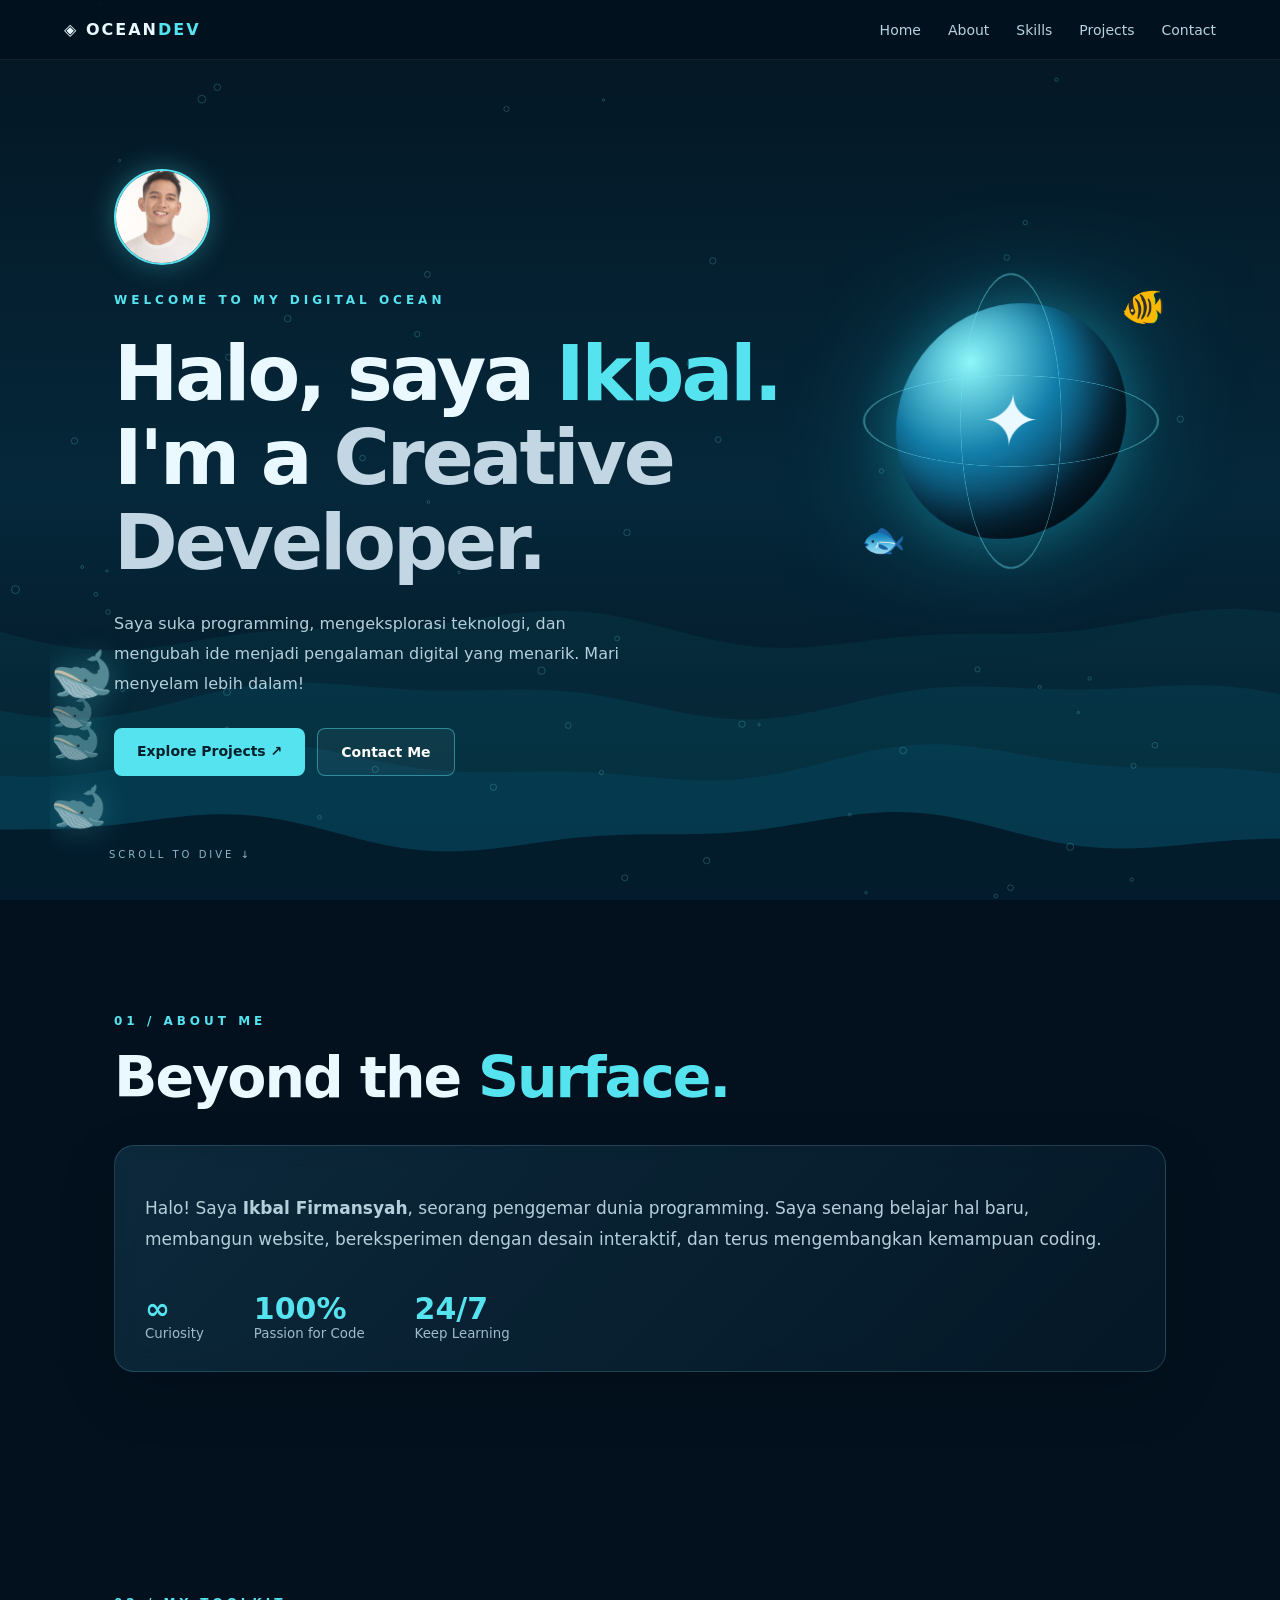
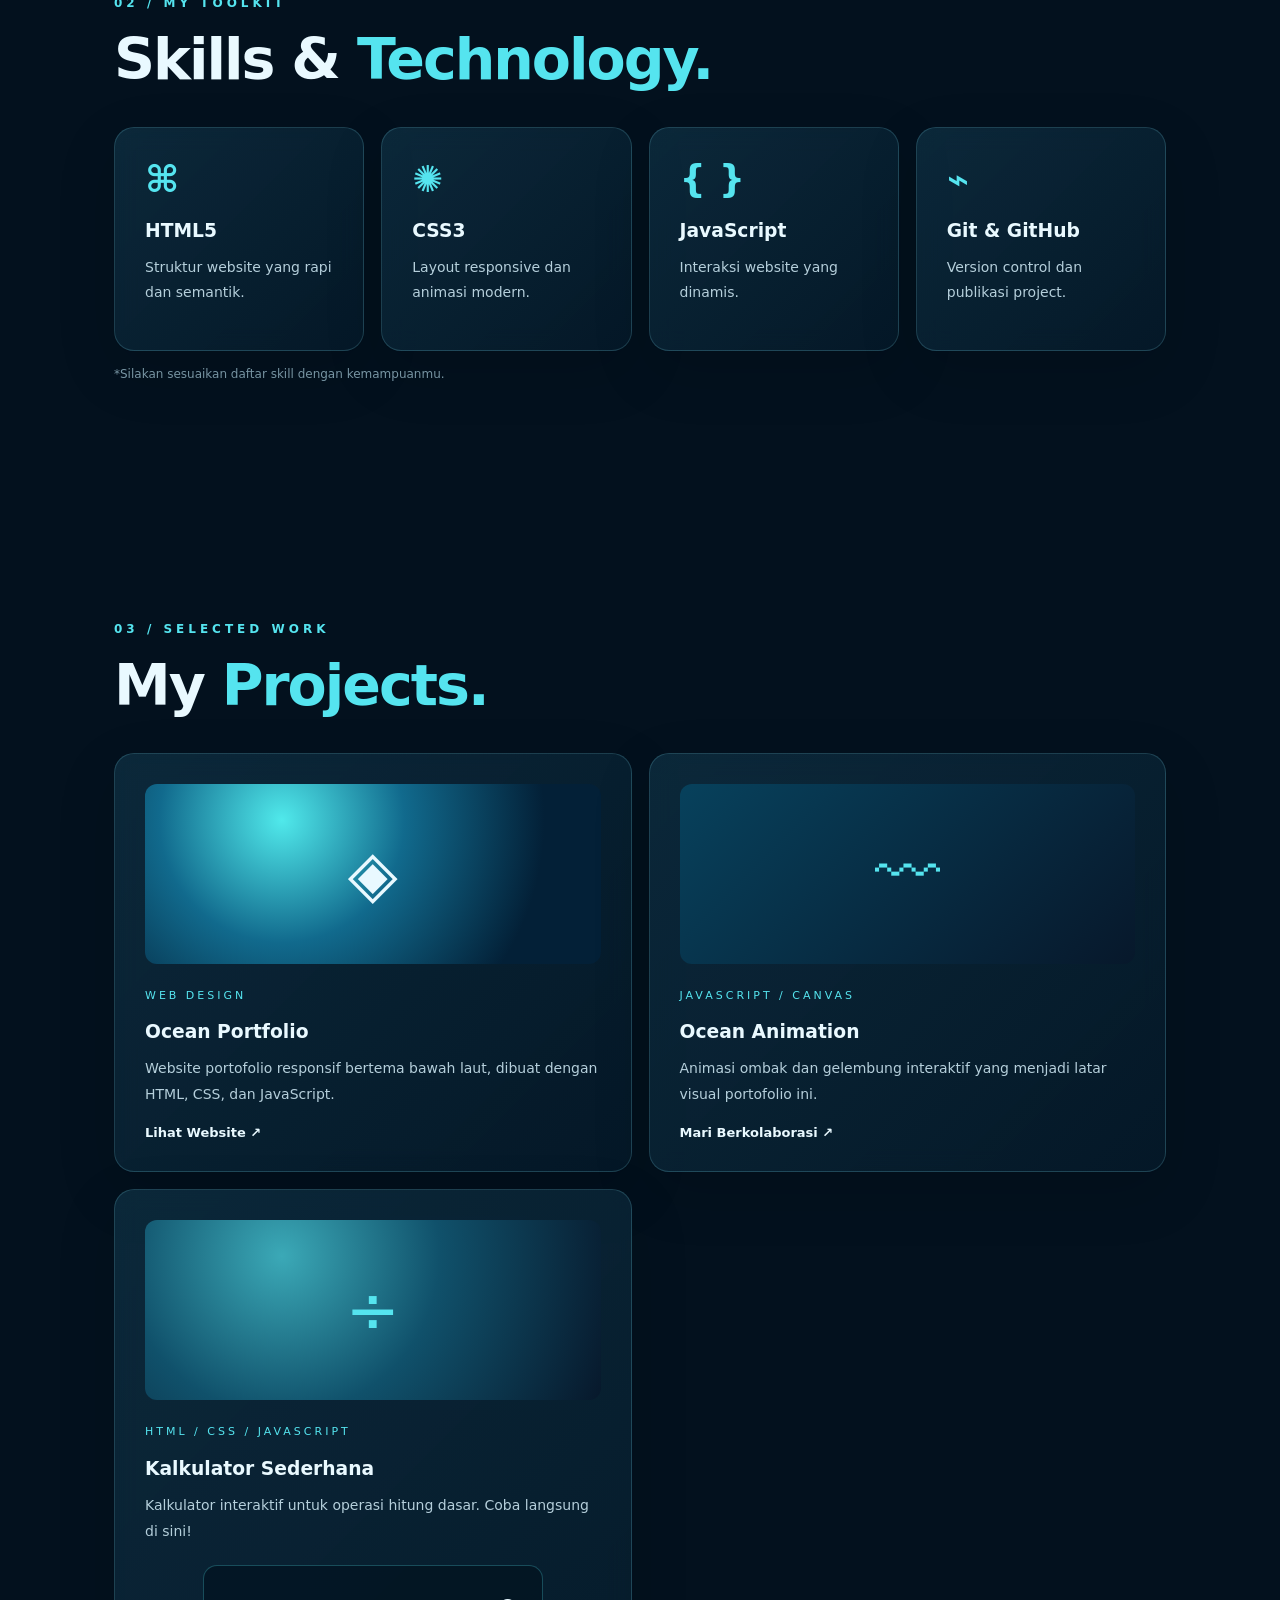
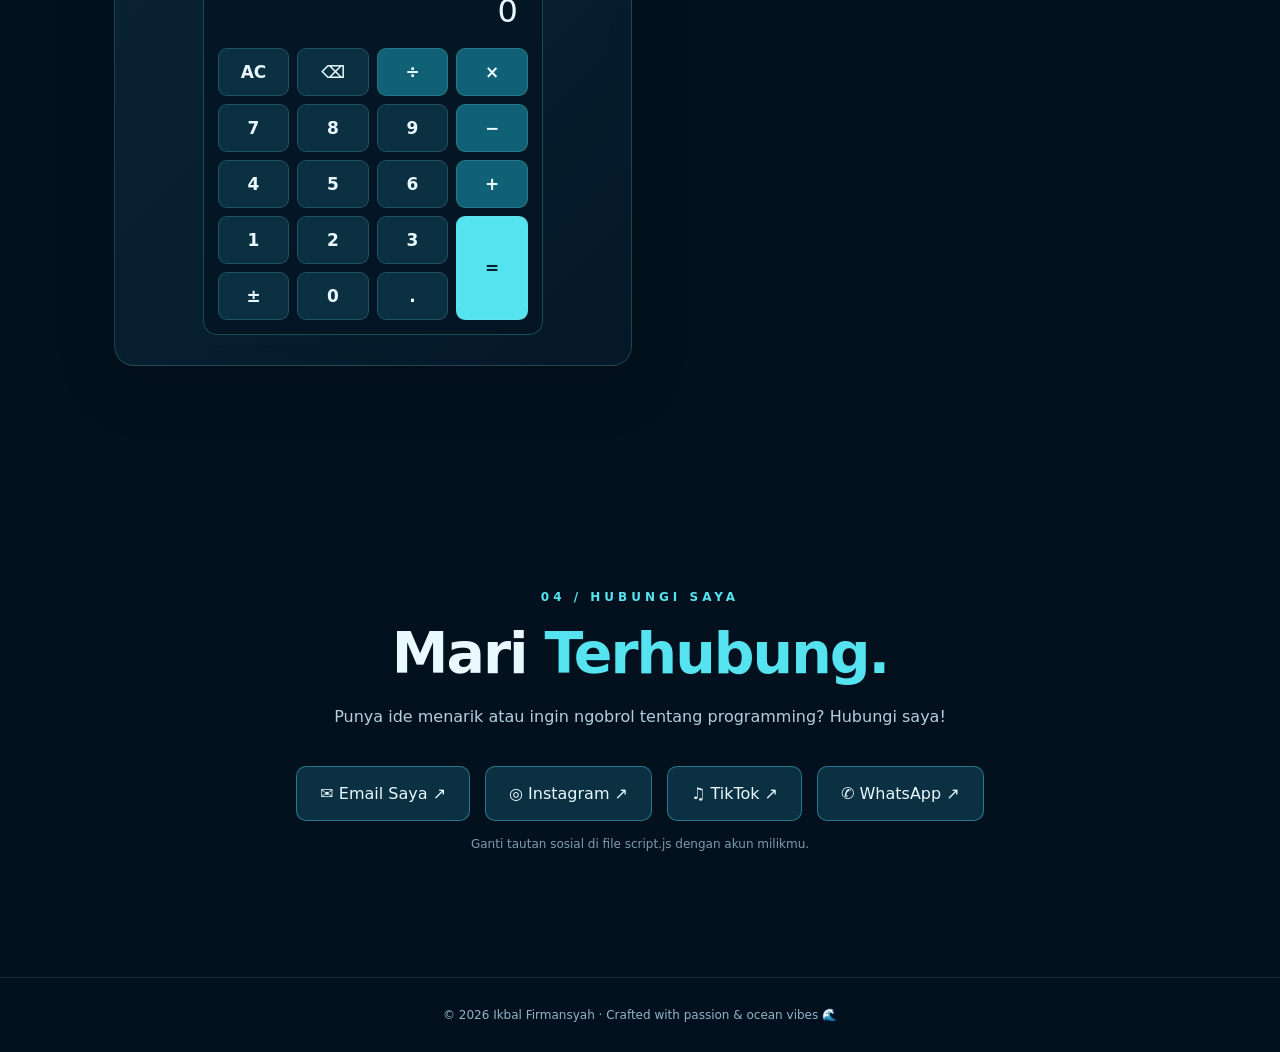
==== ocean-portfolio/index.html @ 370ac940 "first commit" ====
<!doctype html>
<html lang="id"><head><meta charset="utf-8"><meta name="viewport" content="width=device-width, initial-scale=1"><meta name="theme-color" content="#041827"><meta name="description" content="Portofolio Ocean Developer - pecinta programming dan kreativitas digital"><title>Ocean Developer | Portfolio</title><link rel="stylesheet" href="style.css"><link rel="stylesheet" href="ocean-animation.css"></head><body>
<canvas id="ocean" aria-hidden="true"></canvas><header class="nav"><a class="logo" href="#home">◈ OCEAN<span>DEV</span></a><button id="menu" aria-label="Buka navigasi" aria-expanded="false">☰</button><nav id="links"><a href="#home">Home</a><a href="#about">About</a><a href="#skills">Skills</a><a href="#projects">Projects</a><a href="#contact">Contact</a></nav></header>
<main><section class="hero" id="home"><div class="hero-content reveal"><img class="profile-photo" src="assets/profile.png" alt="Foto profil Ikbal Firmansyah" width="96" height="96"><span class="eyebrow">WELCOME TO MY DIGITAL OCEAN</span><h1>Halo, saya <span>Ikbal.</span><br>I'm a <em>Creative Developer.</em></h1><p>Saya suka programming, mengeksplorasi teknologi, dan mengubah ide menjadi pengalaman digital yang menarik. Mari menyelam lebih dalam!</p><div class="actions"><a class="btn" href="#projects">Explore Projects ↗</a><a class="btn outline" href="#contact">Contact Me</a></div></div><div class="whales" aria-hidden="true"><span class="whale whale-one">🐋</span><span class="whale whale-two">🐋</span><span class="whale whale-three">🐋</span><span class="whale whale-four">🐋</span></div><div class="sea-orb" aria-hidden="true"><div class="orb-core">✦</div><div class="orbit orbit-one"></div><div class="orbit orbit-two"></div><div class="fish fish-one">🐠</div><div class="fish fish-two">🐟</div></div><a class="scroll" href="#about">SCROLL TO DIVE ↓</a></section>
<section class="section" id="about"><div class="section-heading reveal"><span class="eyebrow">01 / ABOUT ME</span><h2>Beyond the <span>Surface.</span></h2></div><div class="glass reveal"><p>Halo! Saya <strong>Ikbal Firmansyah</strong>, seorang penggemar dunia programming. Saya senang belajar hal baru, membangun website, bereksperimen dengan desain interaktif, dan terus mengembangkan kemampuan coding.</p><div class="stats"><div><strong>∞</strong><small>Curiosity</small></div><div><strong>100%</strong><small>Passion for Code</small></div><div><strong>24/7</strong><small>Keep Learning</small></div></div></div></section>
<section class="section" id="skills"><div class="section-heading reveal"><span class="eyebrow">02 / MY TOOLKIT</span><h2>Skills & <span>Technology.</span></h2></div><div class="cards"><article class="glass skill reveal"><div class="symbol">⌘</div><h3>HTML5</h3><p>Struktur website yang rapi dan semantik.</p></article><article class="glass skill reveal"><div class="symbol">✺</div><h3>CSS3</h3><p>Layout responsive dan animasi modern.</p></article><article class="glass skill reveal"><div class="symbol">{ }</div><h3>JavaScript</h3><p>Interaksi website yang dinamis.</p></article><article class="glass skill reveal"><div class="symbol">⌁</div><h3>Git & GitHub</h3><p>Version control dan publikasi project.</p></article></div><p class="note">*Silakan sesuaikan daftar skill dengan kemampuanmu.</p></section>
<section class="section" id="projects"><div class="section-heading reveal"><span class="eyebrow">03 / SELECTED WORK</span><h2>My <span>Projects.</span></h2></div><div class="cards projects"><article class="glass project reveal"><div class="project-art art-one">◈</div><span>WEB DESIGN</span><h3>Ocean Portfolio</h3><p>Website portofolio responsif bertema bawah laut, dibuat dengan HTML, CSS, dan JavaScript.</p><a href="#home">Lihat Website ↗</a></article><article class="glass project reveal"><div class="project-art art-two">〰</div><span>JAVASCRIPT / CANVAS</span><h3>Ocean Animation</h3><p>Animasi ombak dan gelembung interaktif yang menjadi latar visual portofolio ini.</p><a href="#contact">Mari Berkolaborasi ↗</a></article><article class="glass project reveal"><div class="project-art art-calculator">÷</div><span>HTML / CSS / JAVASCRIPT</span><h3>Kalkulator Sederhana</h3><p>Kalkulator interaktif untuk operasi hitung dasar. Coba langsung di sini!</p><div class="calculator" id="calculator" aria-label="Kalkulator sederhana"><output class="calculator-display" id="calculator-display" aria-live="polite" aria-label="Hasil kalkulator">0</output><div class="calculator-keys"><button type="button" data-action="clear">AC</button><button type="button" data-action="delete" aria-label="Hapus angka terakhir">⌫</button><button type="button" data-action="operator" data-value="/">÷</button><button type="button" data-action="operator" data-value="*">×</button><button type="button" data-value="7">7</button><button type="button" data-value="8">8</button><button type="button" data-value="9">9</button><button type="button" data-action="operator" data-value="-">−</button><button type="button" data-value="4">4</button><button type="button" data-value="5">5</button><button type="button" data-value="6">6</button><button type="button" data-action="operator" data-value="+">+</button><button type="button" data-value="1">1</button><button type="button" data-value="2">2</button><button type="button" data-value="3">3</button><button type="button" class="calculator-equals" data-action="equals">=</button><button type="button" data-action="sign" aria-label="Ubah tanda angka">±</button><button type="button" data-value="0">0</button><button type="button" data-action="decimal">.</button></div></div></article></div></section>
<section class="section contact" id="contact"><div class="section-heading reveal"><span class="eyebrow">04 / HUBUNGI SAYA</span><h2>Mari <span>Terhubung.</span></h2><p>Punya ide menarik atau ingin ngobrol tentang programming? Hubungi saya!</p></div><div class="socials reveal"><a href="mailto:ikbalfirmansyaah12@gmail.com">✉ Email Saya ↗</a><a id="ig" href="https://instagram.com/" target="_blank" rel="noopener noreferrer">◎ Instagram ↗</a><a id="tt" href="https://www.tiktok.com/" target="_blank" rel="noopener noreferrer">♫ TikTok ↗</a><a id="wa" href="https://wa.me/" target="_blank" rel="noopener noreferrer">✆ WhatsApp ↗</a></div><p class="note">Ganti tautan sosial di file script.js dengan akun milikmu.</p></section></main><footer>© <span id="year"></span> Ikbal Firmansyah · Crafted with passion & ocean vibes 🌊</footer><script src="script.js" defer></script></body></html>
---- ocean-portfolio/style.css ----
:root{color-scheme:dark;--a:#55e4ef;--b:#051b2c;--text:#e9f9ff}*{box-sizing:border-box}html{scroll-behavior:smooth}body{margin:0;background:#03111e;color:var(--text);font-family:Inter,ui-sans-serif,system-ui,-apple-system,Segoe UI,sans-serif;overflow-x:hidden}a{color:inherit;text-decoration:none}#ocean{position:fixed;inset:0;width:100%;height:100%;z-index:-1;pointer-events:none}.nav{position:fixed;top:0;width:100%;padding:20px max(5%,calc((100vw - 1180px)/2));display:flex;justify-content:space-between;align-items:center;background:#03111ecb;backdrop-filter:blur(18px);z-index:10;border-bottom:1px solid #ffffff12}.logo{font-weight:900;letter-spacing:2px}.logo span,h1 span,h2 span{color:var(--a)}nav{display:flex;gap:27px}nav a{font-size:14px;color:#b7d3df}nav a:hover,.project a:hover{color:var(--a)}#menu{display:none;background:none;border:0;color:white;font-size:26px;cursor:pointer}.hero{min-height:100svh;max-width:1180px;margin:auto;padding:145px 5% 100px;display:flex;align-items:center;position:relative;gap:30px}.hero-content{position:relative;z-index:2;max-width:690px}.profile-photo{display:block;width:96px;height:96px;object-fit:cover;object-position:center 25%;border:2px solid #55e4ef;border-radius:50%;box-shadow:0 0 28px #55e4ef55;margin-bottom:24px}.eyebrow{font-size:12px;letter-spacing:4px;color:var(--a);font-weight:700}h1{font-size:clamp(42px,6vw,82px);line-height:1.1;letter-spacing:-3px;margin:24px 0}h1 em{font-style:normal;color:#c2d6e4}p{color:#b5cfdb;line-height:1.85}.hero p{max-width:540px}.actions{display:flex;gap:12px;flex-wrap:wrap;margin-top:30px}.btn{padding:15px 23px;background:var(--a);color:#04202c;border-radius:8px;font-weight:800;font-size:14px;transition:.3s}.btn:hover{transform:translateY(-4px);box-shadow:0 12px 35px #55e4ef55}.btn.outline{background:#ffffff0a;border:1px solid #55e4ef77;color:white}.sea-orb{position:absolute;right:5%;top:29%;width:320px;height:320px;transform-style:preserve-3d;animation:float 6s ease-in-out infinite;filter:drop-shadow(0 0 55px #1cbdd65c)}.orb-core{position:absolute;inset:38px;display:grid;place-items:center;font-size:75px;border-radius:50%;background:radial-gradient(circle at 30% 25%,#8ef7f9,#127eaa 38%,#08344e 68%,#020b18);box-shadow:inset -25px -20px 45px #0009,0 0 50px #27cce844;transform:rotateY(-20deg) rotateX(15deg)}.orbit{position:absolute;inset:12px;border:2px solid #73efff66;border-radius:50%;transform-style:preserve-3d}.orbit-one{transform:rotateX(72deg) rotateZ(25deg);animation:spin 12s linear infinite}.orbit-two{transform:rotateY(70deg) rotateZ(-25deg);animation:spin 17s linear infinite reverse}.fish{position:absolute;font-size:36px;animation:swim 7s ease-in-out infinite}.fish-one{top:25px;right:5px}.fish-two{bottom:20px;left:10px;animation-delay:-3s}.scroll{position:absolute;bottom:40px;left:5%;font-size:10px;letter-spacing:3px;color:#8bb8ca}.section{max-width:1180px;margin:auto;padding:110px 5%;scroll-margin-top:65px}.section-heading{margin-bottom:35px}.section h2{font-size:clamp(34px,5vw,57px);letter-spacing:-2px;margin:15px 0}.glass{background:linear-gradient(135deg,#11374c9e,#061b2bba);border:1px solid #80dfee30;border-radius:20px;backdrop-filter:blur(12px);box-shadow:0 20px 60px #0002;padding:30px}.glass>p{font-size:17px}.stats{display:flex;gap:50px;flex-wrap:wrap;margin-top:35px}.stats div{display:flex;flex-direction:column}.stats strong{font-size:30px;color:var(--a)}.stats small{color:#9fbccc}.cards{display:grid;grid-template-columns:repeat(4,1fr);gap:17px}.skill{transition:.3s}.skill:hover,.project:hover{transform:translateY(-7px);border-color:#55e4ef88}.symbol{font-size:37px;color:var(--a);font-weight:800}.skill h3,.project h3{margin-bottom:8px}.skill p,.project p{font-size:14px}.note{font-size:12px;color:#7e9dac}.projects{grid-template-columns:repeat(2,1fr)}.project{transition:.3s}.project-art{height:180px;border-radius:12px;display:grid;place-items:center;font-size:65px;margin-bottom:20px}.art-one{background:radial-gradient(circle at 30% 20%,#50e9eb,#116a8d 35%,#032037 75%)}.art-two{background:linear-gradient(135deg,#07415c,#07182b);color:var(--a)}.art-calculator{background:radial-gradient(circle at 30% 20%,#3ba9b7,#10516b 45%,#07182b);color:var(--a)}.project>span{color:var(--a);font-size:11px;letter-spacing:3px}.project a{font-weight:700;font-size:13px}.calculator{max-width:340px;margin:20px auto 0;padding:14px;border:1px solid #55e4ef44;border-radius:14px;background:#031522cc}.calculator-display{display:block;min-height:56px;padding:12px 10px 18px;overflow:hidden;text-align:right;font-size:32px;font-variant-numeric:tabular-nums;color:#e9f9ff}.calculator-keys{display:grid;grid-template-columns:repeat(4,minmax(0,1fr));gap:8px}.calculator-keys button{min-height:48px;border:1px solid #80dfee30;border-radius:9px;background:#0b3042;color:var(--text);font:inherit;font-weight:700;font-size:17px;cursor:pointer;transition:background .2s,transform .2s}.calculator-keys button:hover{background:#14516a;transform:translateY(-2px)}.calculator-keys button:focus-visible{outline:2px solid var(--a);outline-offset:2px}.calculator-keys button[data-action="operator"],.calculator-keys .calculator-equals{background:#116176;color:#e9f9ff}.calculator-keys .calculator-equals{grid-row:span 2;background:var(--a);color:#04202c}.contact{text-align:center}.socials{display:flex;justify-content:center;gap:15px;flex-wrap:wrap}.socials a{border:1px solid #55e4ef66;background:#0a3042;padding:17px 23px;border-radius:10px;transition:.3s}.socials a:hover{background:var(--a);color:#04202c;transform:translateY(-4px)}footer{text-align:center;padding:30px 16px;border-top:1px solid #ffffff18;color:#91b4c5;font-size:12px}.reveal{opacity:0;transform:translateY(28px);transition:opacity .8s,transform .8s}.reveal.visible{opacity:1;transform:translateY(0)}@keyframes float{50%{transform:translateY(-20px) rotateY(12deg)}}@keyframes spin{to{transform:rotateX(72deg) rotateZ(385deg)}}@keyframes swim{50%{transform:translate(15px,-17px) rotate(-10deg)}}@media(max-width:850px){.hero{padding-top:140px;min-height:850px;align-items:flex-start}.hero-content{max-width:100%}.sea-orb{top:auto;bottom:60px;right:calc(50% - 125px);width:250px;height:250px;opacity:.8}.scroll{display:none}.cards{grid-template-columns:repeat(2,1fr)}}@media(max-width:600px){.nav{padding:16px 5%}#menu{display:block}nav{display:none;position:absolute;top:62px;left:0;right:0;background:#041b2b;flex-direction:column;padding:20px 5%;gap:20px}nav.open{display:flex}.hero{min-height:820px;padding-top:125px}h1{letter-spacing:-2px}.sea-orb{bottom:40px}.section{padding:75px 5%}.cards,.projects{grid-template-columns:1fr}.stats{gap:24px}.glass{padding:23px}}@media(prefers-reduced-motion:reduce){*,*:before,*:after{animation:none!important;scroll-behavior:auto!important;transition:none!important}.reveal{opacity:1;transform:none}}
---- ocean-portfolio/ocean-animation.css ----
#home .whales {
  position: absolute;
  inset: 0;
  z-index: 1;
  pointer-events: none;
  overflow: hidden;
}

#home .whale {
  position: absolute;
  left: 0;
  font-size: clamp(38px, 4vw, 54px);
  line-height: 1;
  opacity: 0.78;
  filter: drop-shadow(0 0 16px #55e4ef66);
  animation: whale-swim 28s linear infinite;
}

#home .whale-one {
  top: 72%;
}

#home .whale-two {
  top: 80%;
  font-size: clamp(30px, 3.2vw, 44px);
  opacity: 0.62;
  animation-duration: 36s;
  animation-delay: -12s;
}

#home .whale-three {
  top: 87%;
  font-size: clamp(34px, 3.6vw, 48px);
  opacity: 0.7;
  animation-duration: 32s;
  animation-delay: -21s;
}

#home .whale-four {
  top: 77%;
  font-size: clamp(26px, 2.8vw, 38px);
  opacity: 0.5;
  animation-duration: 40s;
  animation-delay: -30s;
}

@keyframes whale-swim {
  from {
    transform: translateX(-120px) scaleX(-1);
  }
  to {
    transform: translateX(calc(100vw + 120px)) scaleX(-1);
  }
}

@media (prefers-reduced-motion: reduce) {
  #home .whale {
    left: auto;
    right: 6%;
    animation: none;
  }
}
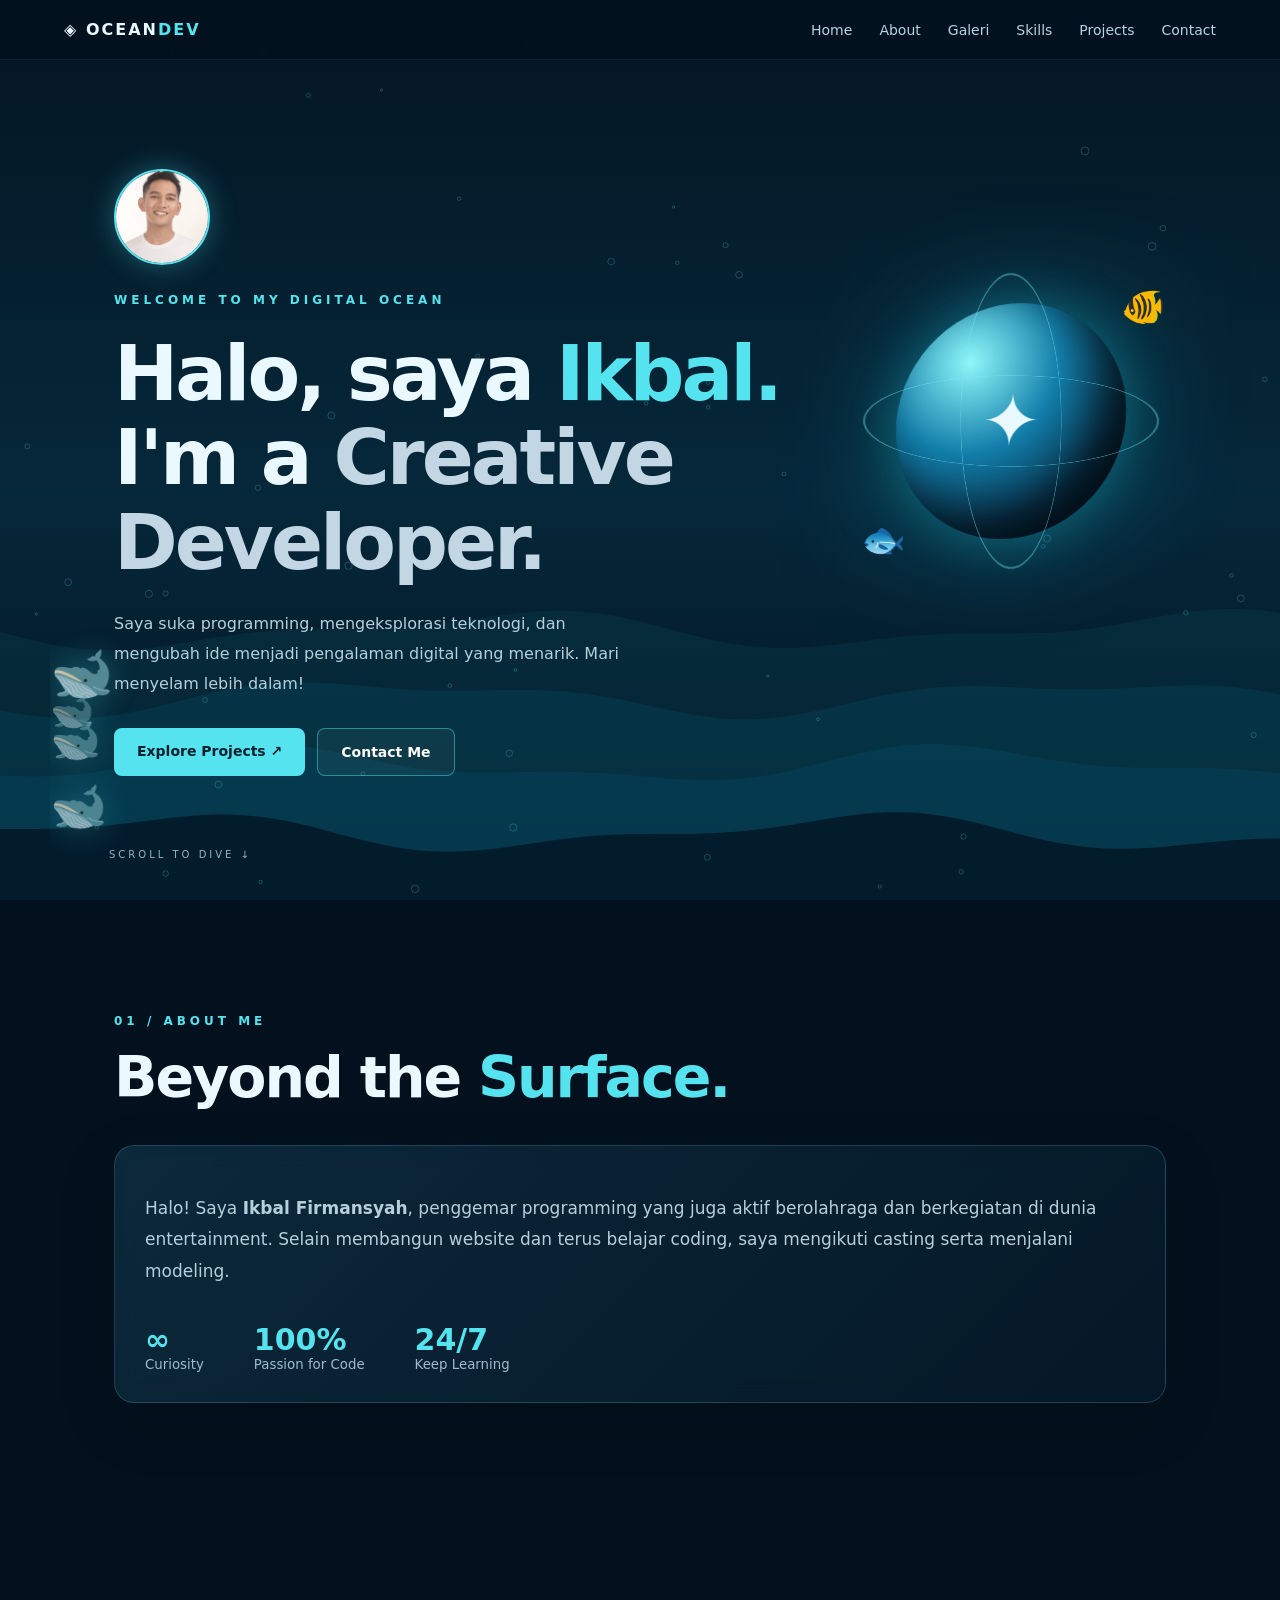
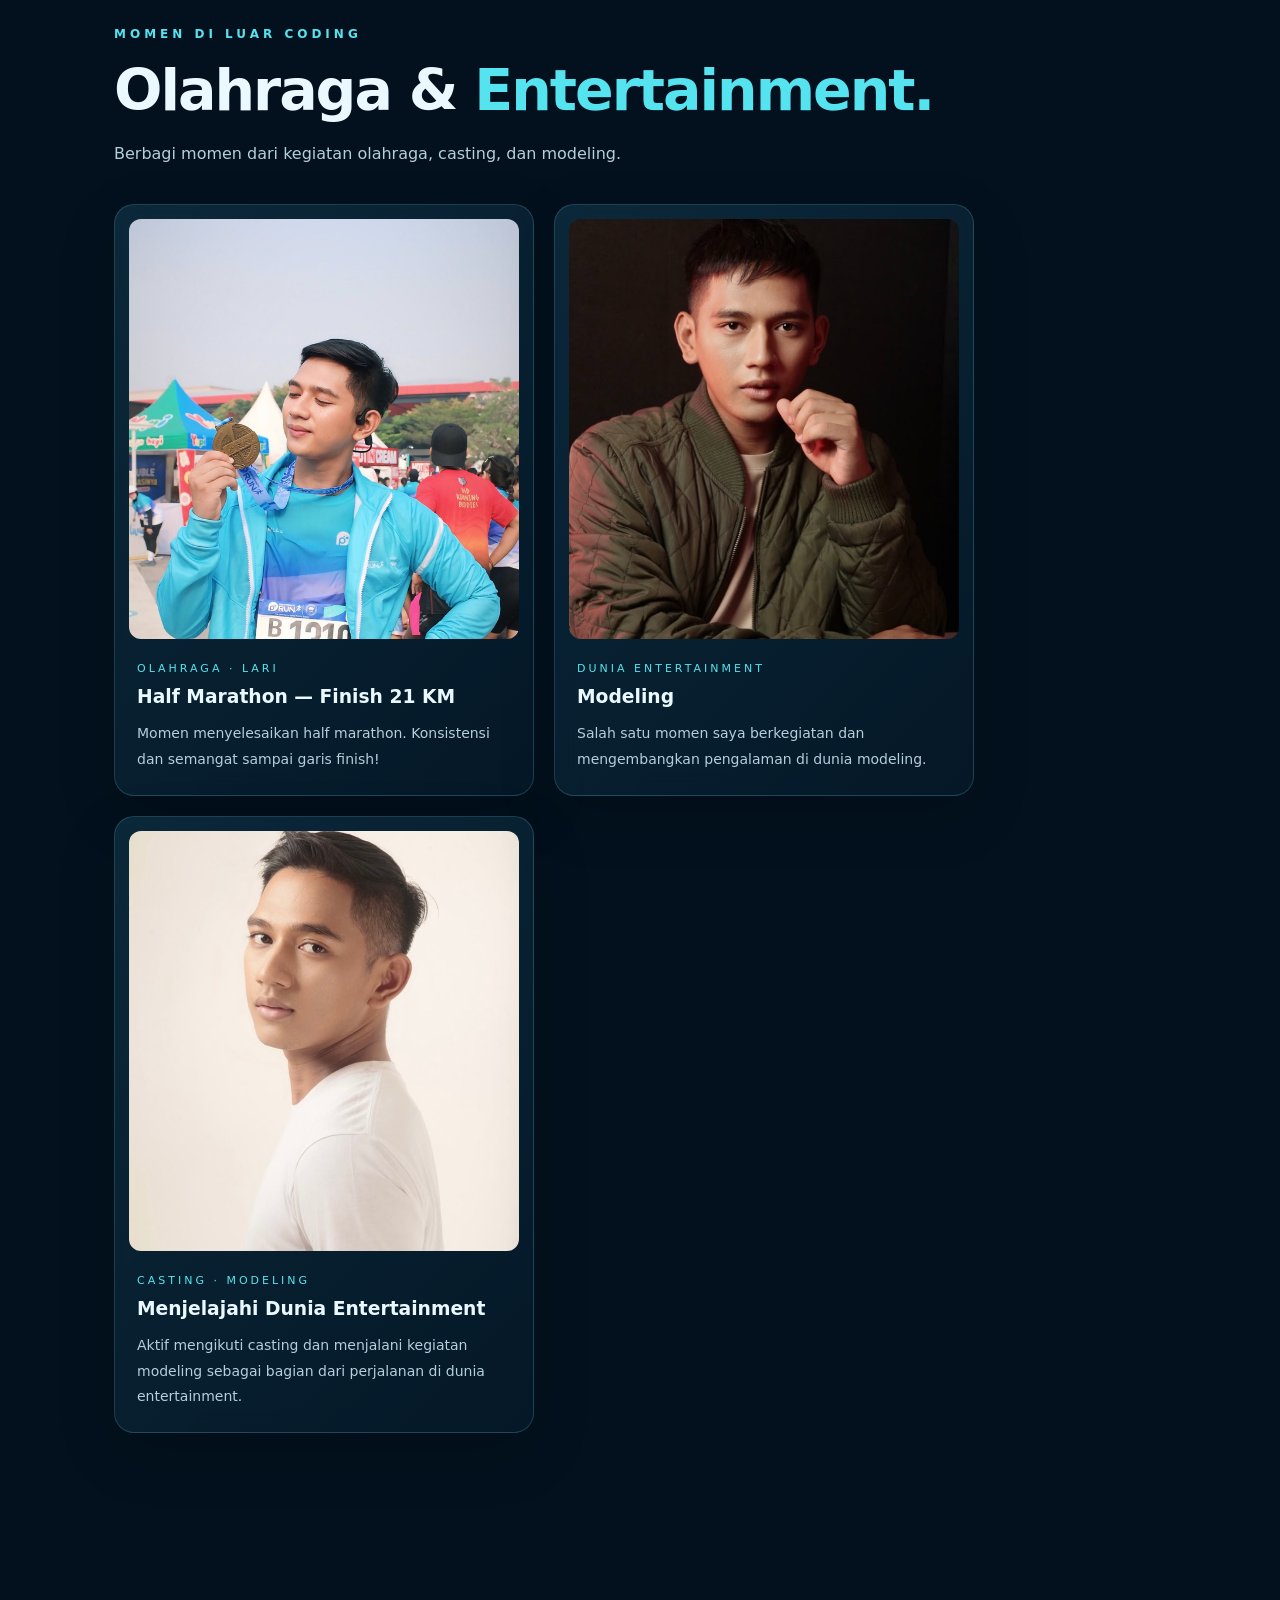
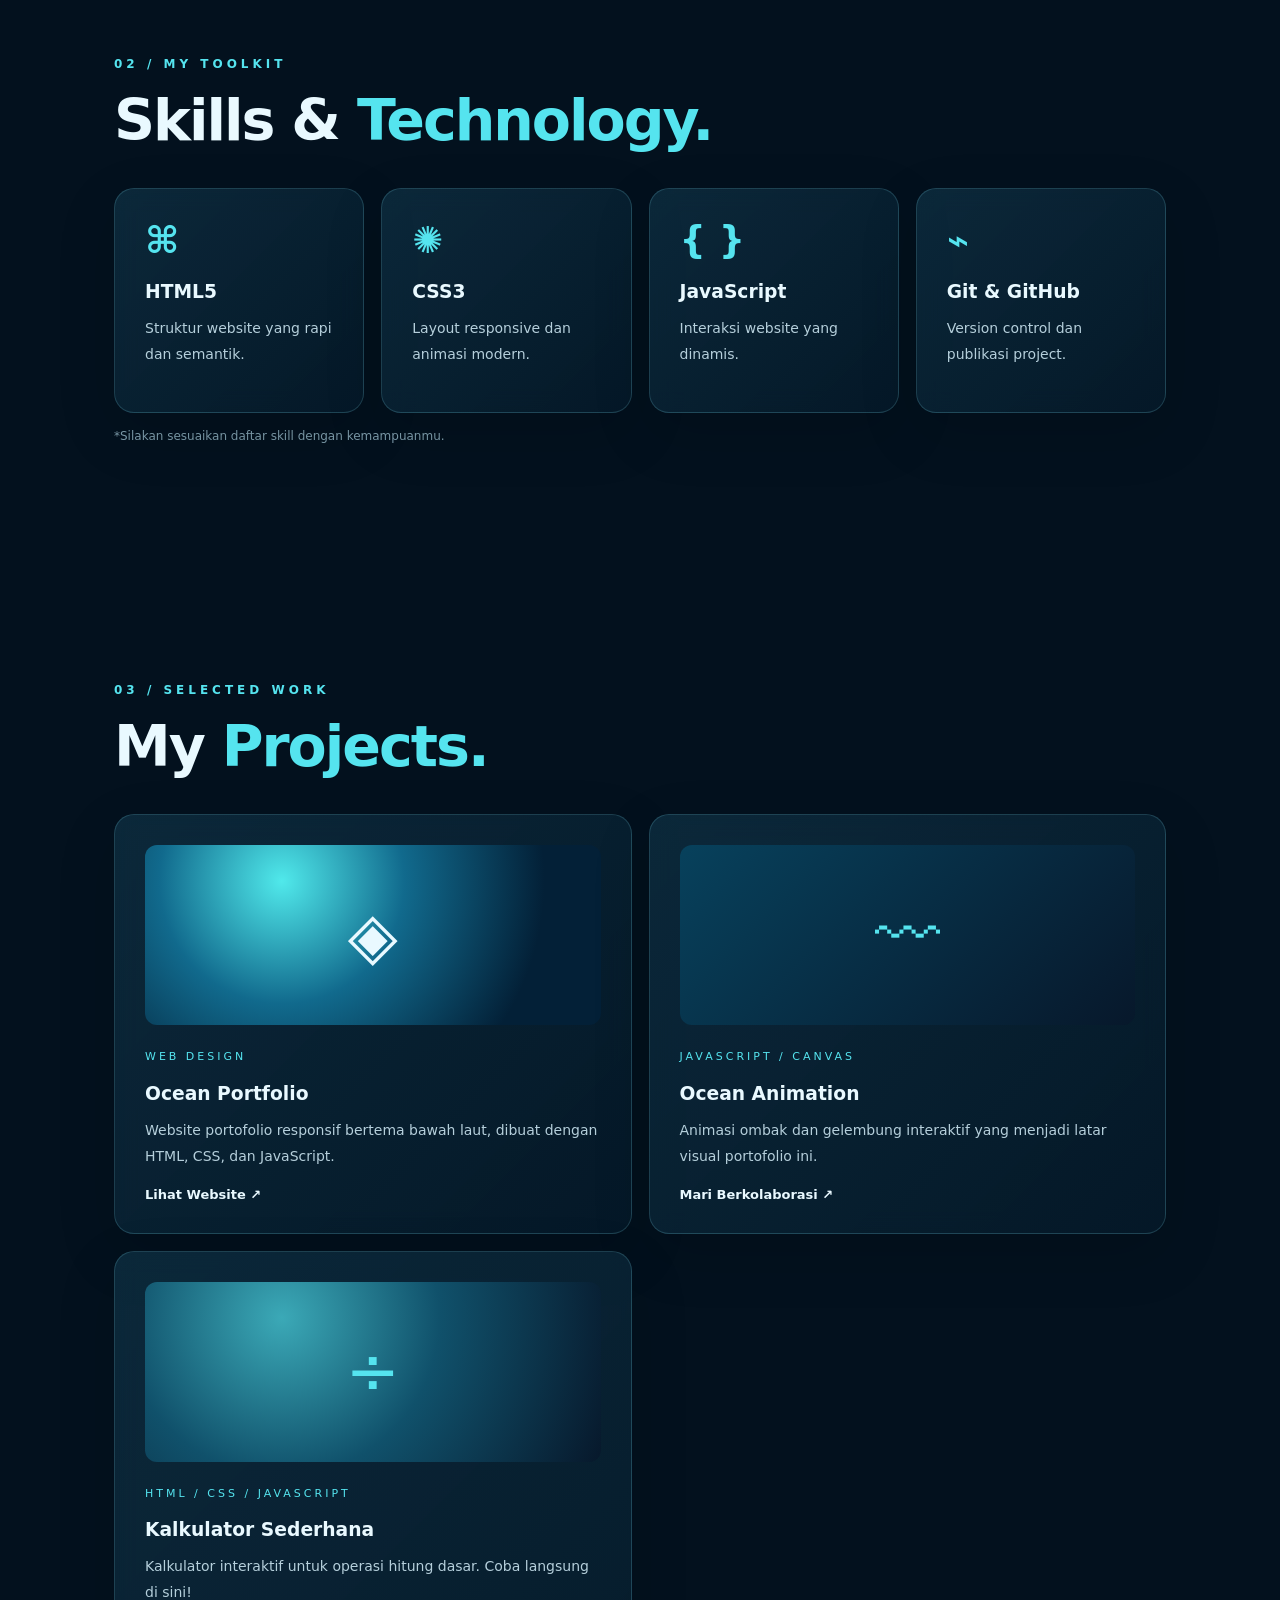
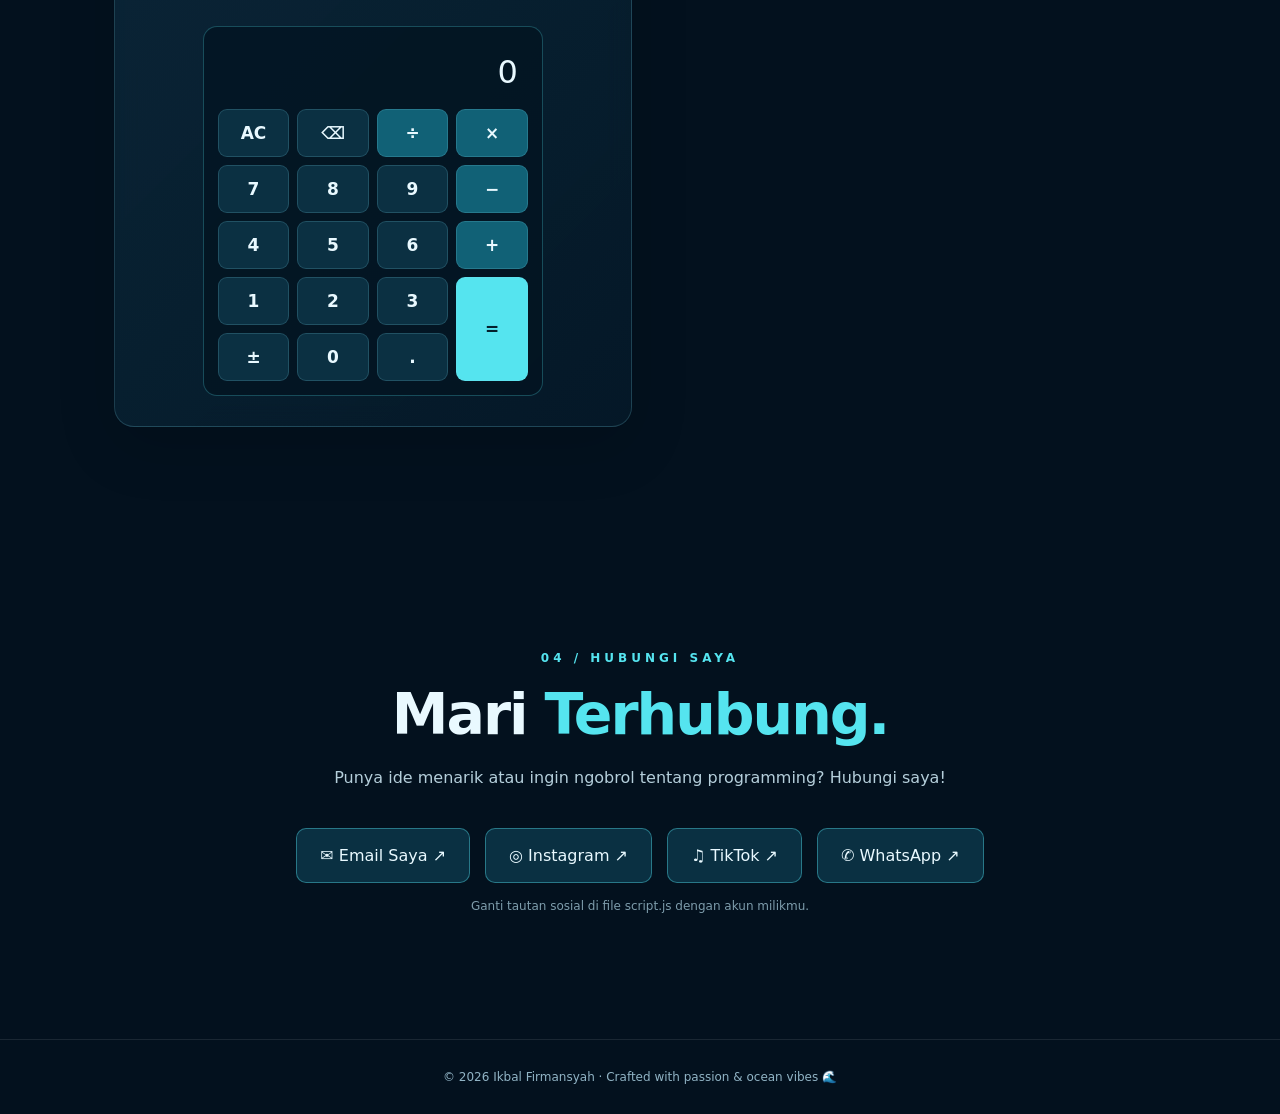
==== commit eed2790a: "Update ocean portfolio gallery Co-authored-by: Copilot <223556219+Copilot@users.noreply.github.com>" ====
--- a/ocean-portfolio/index.html
+++ b/ocean-portfolio/index.html
@@ -1,8 +1,9 @@
 <!doctype html>
 <html lang="id"><head><meta charset="utf-8"><meta name="viewport" content="width=device-width, initial-scale=1"><meta name="theme-color" content="#041827"><meta name="description" content="Portofolio Ocean Developer - pecinta programming dan kreativitas digital"><title>Ocean Developer | Portfolio</title><link rel="stylesheet" href="style.css"><link rel="stylesheet" href="ocean-animation.css"></head><body>
-<canvas id="ocean" aria-hidden="true"></canvas><header class="nav"><a class="logo" href="#home">◈ OCEAN<span>DEV</span></a><button id="menu" aria-label="Buka navigasi" aria-expanded="false">☰</button><nav id="links"><a href="#home">Home</a><a href="#about">About</a><a href="#skills">Skills</a><a href="#projects">Projects</a><a href="#contact">Contact</a></nav></header>
+<canvas id="ocean" aria-hidden="true"></canvas><header class="nav"><a class="logo" href="#home">◈ OCEAN<span>DEV</span></a><button id="menu" aria-label="Buka navigasi" aria-expanded="false">☰</button><nav id="links"><a href="#home">Home</a><a href="#about">About</a><a href="#gallery">Galeri</a><a href="#skills">Skills</a><a href="#projects">Projects</a><a href="#contact">Contact</a></nav></header>
 <main><section class="hero" id="home"><div class="hero-content reveal"><img class="profile-photo" src="assets/profile.png" alt="Foto profil Ikbal Firmansyah" width="96" height="96"><span class="eyebrow">WELCOME TO MY DIGITAL OCEAN</span><h1>Halo, saya <span>Ikbal.</span><br>I'm a <em>Creative Developer.</em></h1><p>Saya suka programming, mengeksplorasi teknologi, dan mengubah ide menjadi pengalaman digital yang menarik. Mari menyelam lebih dalam!</p><div class="actions"><a class="btn" href="#projects">Explore Projects ↗</a><a class="btn outline" href="#contact">Contact Me</a></div></div><div class="whales" aria-hidden="true"><span class="whale whale-one">🐋</span><span class="whale whale-two">🐋</span><span class="whale whale-three">🐋</span><span class="whale whale-four">🐋</span></div><div class="sea-orb" aria-hidden="true"><div class="orb-core">✦</div><div class="orbit orbit-one"></div><div class="orbit orbit-two"></div><div class="fish fish-one">🐠</div><div class="fish fish-two">🐟</div></div><a class="scroll" href="#about">SCROLL TO DIVE ↓</a></section>
-<section class="section" id="about"><div class="section-heading reveal"><span class="eyebrow">01 / ABOUT ME</span><h2>Beyond the <span>Surface.</span></h2></div><div class="glass reveal"><p>Halo! Saya <strong>Ikbal Firmansyah</strong>, seorang penggemar dunia programming. Saya senang belajar hal baru, membangun website, bereksperimen dengan desain interaktif, dan terus mengembangkan kemampuan coding.</p><div class="stats"><div><strong>∞</strong><small>Curiosity</small></div><div><strong>100%</strong><small>Passion for Code</small></div><div><strong>24/7</strong><small>Keep Learning</small></div></div></div></section>
+<section class="section" id="about"><div class="section-heading reveal"><span class="eyebrow">01 / ABOUT ME</span><h2>Beyond the <span>Surface.</span></h2></div><div class="glass reveal"><p>Halo! Saya <strong>Ikbal Firmansyah</strong>, penggemar programming yang juga aktif berolahraga dan berkegiatan di dunia entertainment. Selain membangun website dan terus belajar coding, saya mengikuti casting serta menjalani modeling.</p><div class="stats"><div><strong>∞</strong><small>Curiosity</small></div><div><strong>100%</strong><small>Passion for Code</small></div><div><strong>24/7</strong><small>Keep Learning</small></div></div></div></section>
+<section class="section" id="gallery"><div class="section-heading reveal"><span class="eyebrow">MOMEN DI LUAR CODING</span><h2>Olahraga & <span>Entertainment.</span></h2><p>Berbagi momen dari kegiatan olahraga, casting, dan modeling.</p></div><div class="activity-gallery"><figure class="glass activity-card reveal"><img src="assets/half-marathon-finish.jpg" alt="Ikbal menyelesaikan lomba lari half marathon sejauh 21 kilometer" loading="lazy"><figcaption><span>OLAHRAGA · LARI</span><h3>Half Marathon — Finish 21 KM</h3><p>Momen menyelesaikan half marathon. Konsistensi dan semangat sampai garis finish!</p></figcaption></figure><figure class="glass activity-card reveal"><img src="assets/entertainment-modeling.png" alt="Ikbal dalam kegiatan modeling" loading="lazy"><figcaption><span>DUNIA ENTERTAINMENT</span><h3>Modeling</h3><p>Salah satu momen saya berkegiatan dan mengembangkan pengalaman di dunia modeling.</p></figcaption></figure><figure class="glass activity-card reveal"><img src="assets/casting-modeling.jpg" alt="Ikbal dalam kegiatan casting dan modeling" loading="lazy"><figcaption><span>CASTING · MODELING</span><h3>Menjelajahi Dunia Entertainment</h3><p>Aktif mengikuti casting dan menjalani kegiatan modeling sebagai bagian dari perjalanan di dunia entertainment.</p></figcaption></figure></div></section>
 <section class="section" id="skills"><div class="section-heading reveal"><span class="eyebrow">02 / MY TOOLKIT</span><h2>Skills & <span>Technology.</span></h2></div><div class="cards"><article class="glass skill reveal"><div class="symbol">⌘</div><h3>HTML5</h3><p>Struktur website yang rapi dan semantik.</p></article><article class="glass skill reveal"><div class="symbol">✺</div><h3>CSS3</h3><p>Layout responsive dan animasi modern.</p></article><article class="glass skill reveal"><div class="symbol">{ }</div><h3>JavaScript</h3><p>Interaksi website yang dinamis.</p></article><article class="glass skill reveal"><div class="symbol">⌁</div><h3>Git & GitHub</h3><p>Version control dan publikasi project.</p></article></div><p class="note">*Silakan sesuaikan daftar skill dengan kemampuanmu.</p></section>
 <section class="section" id="projects"><div class="section-heading reveal"><span class="eyebrow">03 / SELECTED WORK</span><h2>My <span>Projects.</span></h2></div><div class="cards projects"><article class="glass project reveal"><div class="project-art art-one">◈</div><span>WEB DESIGN</span><h3>Ocean Portfolio</h3><p>Website portofolio responsif bertema bawah laut, dibuat dengan HTML, CSS, dan JavaScript.</p><a href="#home">Lihat Website ↗</a></article><article class="glass project reveal"><div class="project-art art-two">〰</div><span>JAVASCRIPT / CANVAS</span><h3>Ocean Animation</h3><p>Animasi ombak dan gelembung interaktif yang menjadi latar visual portofolio ini.</p><a href="#contact">Mari Berkolaborasi ↗</a></article><article class="glass project reveal"><div class="project-art art-calculator">÷</div><span>HTML / CSS / JAVASCRIPT</span><h3>Kalkulator Sederhana</h3><p>Kalkulator interaktif untuk operasi hitung dasar. Coba langsung di sini!</p><div class="calculator" id="calculator" aria-label="Kalkulator sederhana"><output class="calculator-display" id="calculator-display" aria-live="polite" aria-label="Hasil kalkulator">0</output><div class="calculator-keys"><button type="button" data-action="clear">AC</button><button type="button" data-action="delete" aria-label="Hapus angka terakhir">⌫</button><button type="button" data-action="operator" data-value="/">÷</button><button type="button" data-action="operator" data-value="*">×</button><button type="button" data-value="7">7</button><button type="button" data-value="8">8</button><button type="button" data-value="9">9</button><button type="button" data-action="operator" data-value="-">−</button><button type="button" data-value="4">4</button><button type="button" data-value="5">5</button><button type="button" data-value="6">6</button><button type="button" data-action="operator" data-value="+">+</button><button type="button" data-value="1">1</button><button type="button" data-value="2">2</button><button type="button" data-value="3">3</button><button type="button" class="calculator-equals" data-action="equals">=</button><button type="button" data-action="sign" aria-label="Ubah tanda angka">±</button><button type="button" data-value="0">0</button><button type="button" data-action="decimal">.</button></div></div></article></div></section>
 <section class="section contact" id="contact"><div class="section-heading reveal"><span class="eyebrow">04 / HUBUNGI SAYA</span><h2>Mari <span>Terhubung.</span></h2><p>Punya ide menarik atau ingin ngobrol tentang programming? Hubungi saya!</p></div><div class="socials reveal"><a href="mailto:ikbalfirmansyaah12@gmail.com">✉ Email Saya ↗</a><a id="ig" href="https://instagram.com/" target="_blank" rel="noopener noreferrer">◎ Instagram ↗</a><a id="tt" href="https://www.tiktok.com/" target="_blank" rel="noopener noreferrer">♫ TikTok ↗</a><a id="wa" href="https://wa.me/" target="_blank" rel="noopener noreferrer">✆ WhatsApp ↗</a></div><p class="note">Ganti tautan sosial di file script.js dengan akun milikmu.</p></section></main><footer>© <span id="year"></span> Ikbal Firmansyah · Crafted with passion & ocean vibes 🌊</footer><script src="script.js" defer></script></body></html>
--- a/ocean-portfolio/style.css
+++ b/ocean-portfolio/style.css
@@ -1 +1 @@
-:root{color-scheme:dark;--a:#55e4ef;--b:#051b2c;--text:#e9f9ff}*{box-sizing:border-box}html{scroll-behavior:smooth}body{margin:0;background:#03111e;color:var(--text);font-family:Inter,ui-sans-serif,system-ui,-apple-system,Segoe UI,sans-serif;overflow-x:hidden}a{color:inherit;text-decoration:none}#ocean{position:fixed;inset:0;width:100%;height:100%;z-index:-1;pointer-events:none}.nav{position:fixed;top:0;width:100%;padding:20px max(5%,calc((100vw - 1180px)/2));display:flex;justify-content:space-between;align-items:center;background:#03111ecb;backdrop-filter:blur(18px);z-index:10;border-bottom:1px solid #ffffff12}.logo{font-weight:900;letter-spacing:2px}.logo span,h1 span,h2 span{color:var(--a)}nav{display:flex;gap:27px}nav a{font-size:14px;color:#b7d3df}nav a:hover,.project a:hover{color:var(--a)}#menu{display:none;background:none;border:0;color:white;font-size:26px;cursor:pointer}.hero{min-height:100svh;max-width:1180px;margin:auto;padding:145px 5% 100px;display:flex;align-items:center;position:relative;gap:30px}.hero-content{position:relative;z-index:2;max-width:690px}.profile-photo{display:block;width:96px;height:96px;object-fit:cover;object-position:center 25%;border:2px solid #55e4ef;border-radius:50%;box-shadow:0 0 28px #55e4ef55;margin-bottom:24px}.eyebrow{font-size:12px;letter-spacing:4px;color:var(--a);font-weight:700}h1{font-size:clamp(42px,6vw,82px);line-height:1.1;letter-spacing:-3px;margin:24px 0}h1 em{font-style:normal;color:#c2d6e4}p{color:#b5cfdb;line-height:1.85}.hero p{max-width:540px}.actions{display:flex;gap:12px;flex-wrap:wrap;margin-top:30px}.btn{padding:15px 23px;background:var(--a);color:#04202c;border-radius:8px;font-weight:800;font-size:14px;transition:.3s}.btn:hover{transform:translateY(-4px);box-shadow:0 12px 35px #55e4ef55}.btn.outline{background:#ffffff0a;border:1px solid #55e4ef77;color:white}.sea-orb{position:absolute;right:5%;top:29%;width:320px;height:320px;transform-style:preserve-3d;animation:float 6s ease-in-out infinite;filter:drop-shadow(0 0 55px #1cbdd65c)}.orb-core{position:absolute;inset:38px;display:grid;place-items:center;font-size:75px;border-radius:50%;background:radial-gradient(circle at 30% 25%,#8ef7f9,#127eaa 38%,#08344e 68%,#020b18);box-shadow:inset -25px -20px 45px #0009,0 0 50px #27cce844;transform:rotateY(-20deg) rotateX(15deg)}.orbit{position:absolute;inset:12px;border:2px solid #73efff66;border-radius:50%;transform-style:preserve-3d}.orbit-one{transform:rotateX(72deg) rotateZ(25deg);animation:spin 12s linear infinite}.orbit-two{transform:rotateY(70deg) rotateZ(-25deg);animation:spin 17s linear infinite reverse}.fish{position:absolute;font-size:36px;animation:swim 7s ease-in-out infinite}.fish-one{top:25px;right:5px}.fish-two{bottom:20px;left:10px;animation-delay:-3s}.scroll{position:absolute;bottom:40px;left:5%;font-size:10px;letter-spacing:3px;color:#8bb8ca}.section{max-width:1180px;margin:auto;padding:110px 5%;scroll-margin-top:65px}.section-heading{margin-bottom:35px}.section h2{font-size:clamp(34px,5vw,57px);letter-spacing:-2px;margin:15px 0}.glass{background:linear-gradient(135deg,#11374c9e,#061b2bba);border:1px solid #80dfee30;border-radius:20px;backdrop-filter:blur(12px);box-shadow:0 20px 60px #0002;padding:30px}.glass>p{font-size:17px}.stats{display:flex;gap:50px;flex-wrap:wrap;margin-top:35px}.stats div{display:flex;flex-direction:column}.stats strong{font-size:30px;color:var(--a)}.stats small{color:#9fbccc}.cards{display:grid;grid-template-columns:repeat(4,1fr);gap:17px}.skill{transition:.3s}.skill:hover,.project:hover{transform:translateY(-7px);border-color:#55e4ef88}.symbol{font-size:37px;color:var(--a);font-weight:800}.skill h3,.project h3{margin-bottom:8px}.skill p,.project p{font-size:14px}.note{font-size:12px;color:#7e9dac}.projects{grid-template-columns:repeat(2,1fr)}.project{transition:.3s}.project-art{height:180px;border-radius:12px;display:grid;place-items:center;font-size:65px;margin-bottom:20px}.art-one{background:radial-gradient(circle at 30% 20%,#50e9eb,#116a8d 35%,#032037 75%)}.art-two{background:linear-gradient(135deg,#07415c,#07182b);color:var(--a)}.art-calculator{background:radial-gradient(circle at 30% 20%,#3ba9b7,#10516b 45%,#07182b);color:var(--a)}.project>span{color:var(--a);font-size:11px;letter-spacing:3px}.project a{font-weight:700;font-size:13px}.calculator{max-width:340px;margin:20px auto 0;padding:14px;border:1px solid #55e4ef44;border-radius:14px;background:#031522cc}.calculator-display{display:block;min-height:56px;padding:12px 10px 18px;overflow:hidden;text-align:right;font-size:32px;font-variant-numeric:tabular-nums;color:#e9f9ff}.calculator-keys{display:grid;grid-template-columns:repeat(4,minmax(0,1fr));gap:8px}.calculator-keys button{min-height:48px;border:1px solid #80dfee30;border-radius:9px;background:#0b3042;color:var(--text);font:inherit;font-weight:700;font-size:17px;cursor:pointer;transition:background .2s,transform .2s}.calculator-keys button:hover{background:#14516a;transform:translateY(-2px)}.calculator-keys button:focus-visible{outline:2px solid var(--a);outline-offset:2px}.calculator-keys button[data-action="operator"],.calculator-keys .calculator-equals{background:#116176;color:#e9f9ff}.calculator-keys .calculator-equals{grid-row:span 2;background:var(--a);color:#04202c}.contact{text-align:center}.socials{display:flex;justify-content:center;gap:15px;flex-wrap:wrap}.socials a{border:1px solid #55e4ef66;background:#0a3042;padding:17px 23px;border-radius:10px;transition:.3s}.socials a:hover{background:var(--a);color:#04202c;transform:translateY(-4px)}footer{text-align:center;padding:30px 16px;border-top:1px solid #ffffff18;color:#91b4c5;font-size:12px}.reveal{opacity:0;transform:translateY(28px);transition:opacity .8s,transform .8s}.reveal.visible{opacity:1;transform:translateY(0)}@keyframes float{50%{transform:translateY(-20px) rotateY(12deg)}}@keyframes spin{to{transform:rotateX(72deg) rotateZ(385deg)}}@keyframes swim{50%{transform:translate(15px,-17px) rotate(-10deg)}}@media(max-width:850px){.hero{padding-top:140px;min-height:850px;align-items:flex-start}.hero-content{max-width:100%}.sea-orb{top:auto;bottom:60px;right:calc(50% - 125px);width:250px;height:250px;opacity:.8}.scroll{display:none}.cards{grid-template-columns:repeat(2,1fr)}}@media(max-width:600px){.nav{padding:16px 5%}#menu{display:block}nav{display:none;position:absolute;top:62px;left:0;right:0;background:#041b2b;flex-direction:column;padding:20px 5%;gap:20px}nav.open{display:flex}.hero{min-height:820px;padding-top:125px}h1{letter-spacing:-2px}.sea-orb{bottom:40px}.section{padding:75px 5%}.cards,.projects{grid-template-columns:1fr}.stats{gap:24px}.glass{padding:23px}}@media(prefers-reduced-motion:reduce){*,*:before,*:after{animation:none!important;scroll-behavior:auto!important;transition:none!important}.reveal{opacity:1;transform:none}}
+:root{color-scheme:dark;--a:#55e4ef;--b:#051b2c;--text:#e9f9ff}*{box-sizing:border-box}html{scroll-behavior:smooth}body{margin:0;background:#03111e;color:var(--text);font-family:Inter,ui-sans-serif,system-ui,-apple-system,Segoe UI,sans-serif;overflow-x:hidden}a{color:inherit;text-decoration:none}#ocean{position:fixed;inset:0;width:100%;height:100%;z-index:-1;pointer-events:none}.nav{position:fixed;top:0;width:100%;padding:20px max(5%,calc((100vw - 1180px)/2));display:flex;justify-content:space-between;align-items:center;background:#03111ecb;backdrop-filter:blur(18px);z-index:10;border-bottom:1px solid #ffffff12}.logo{font-weight:900;letter-spacing:2px}.logo span,h1 span,h2 span{color:var(--a)}nav{display:flex;gap:27px}nav a{font-size:14px;color:#b7d3df}nav a:hover,.project a:hover{color:var(--a)}#menu{display:none;background:none;border:0;color:white;font-size:26px;cursor:pointer}.hero{min-height:100svh;max-width:1180px;margin:auto;padding:145px 5% 100px;display:flex;align-items:center;position:relative;gap:30px}.hero-content{position:relative;z-index:2;max-width:690px}.profile-photo{display:block;width:96px;height:96px;object-fit:cover;object-position:center 25%;border:2px solid #55e4ef;border-radius:50%;box-shadow:0 0 28px #55e4ef55;margin-bottom:24px}.eyebrow{font-size:12px;letter-spacing:4px;color:var(--a);font-weight:700}h1{font-size:clamp(42px,6vw,82px);line-height:1.1;letter-spacing:-3px;margin:24px 0}h1 em{font-style:normal;color:#c2d6e4}p{color:#b5cfdb;line-height:1.85}.hero p{max-width:540px}.actions{display:flex;gap:12px;flex-wrap:wrap;margin-top:30px}.btn{padding:15px 23px;background:var(--a);color:#04202c;border-radius:8px;font-weight:800;font-size:14px;transition:.3s}.btn:hover{transform:translateY(-4px);box-shadow:0 12px 35px #55e4ef55}.btn.outline{background:#ffffff0a;border:1px solid #55e4ef77;color:white}.sea-orb{position:absolute;right:5%;top:29%;width:320px;height:320px;transform-style:preserve-3d;animation:float 6s ease-in-out infinite;filter:drop-shadow(0 0 55px #1cbdd65c)}.orb-core{position:absolute;inset:38px;display:grid;place-items:center;font-size:75px;border-radius:50%;background:radial-gradient(circle at 30% 25%,#8ef7f9,#127eaa 38%,#08344e 68%,#020b18);box-shadow:inset -25px -20px 45px #0009,0 0 50px #27cce844;transform:rotateY(-20deg) rotateX(15deg)}.orbit{position:absolute;inset:12px;border:2px solid #73efff66;border-radius:50%;transform-style:preserve-3d}.orbit-one{transform:rotateX(72deg) rotateZ(25deg);animation:spin 12s linear infinite}.orbit-two{transform:rotateY(70deg) rotateZ(-25deg);animation:spin 17s linear infinite reverse}.fish{position:absolute;font-size:36px;animation:swim 7s ease-in-out infinite}.fish-one{top:25px;right:5px}.fish-two{bottom:20px;left:10px;animation-delay:-3s}.scroll{position:absolute;bottom:40px;left:5%;font-size:10px;letter-spacing:3px;color:#8bb8ca}.section{max-width:1180px;margin:auto;padding:110px 5%;scroll-margin-top:65px}.section-heading{margin-bottom:35px}.section h2{font-size:clamp(34px,5vw,57px);letter-spacing:-2px;margin:15px 0}.glass{background:linear-gradient(135deg,#11374c9e,#061b2bba);border:1px solid #80dfee30;border-radius:20px;backdrop-filter:blur(12px);box-shadow:0 20px 60px #0002;padding:30px}.glass>p{font-size:17px}.stats{display:flex;gap:50px;flex-wrap:wrap;margin-top:35px}.stats div{display:flex;flex-direction:column}.stats strong{font-size:30px;color:var(--a)}.stats small{color:#9fbccc}.cards{display:grid;grid-template-columns:repeat(4,1fr);gap:17px}.skill{transition:.3s}.skill:hover,.project:hover{transform:translateY(-7px);border-color:#55e4ef88}.symbol{font-size:37px;color:var(--a);font-weight:800}.skill h3,.project h3{margin-bottom:8px}.skill p,.project p{font-size:14px}.note{font-size:12px;color:#7e9dac}.projects{grid-template-columns:repeat(2,1fr)}.project{transition:.3s}.activity-gallery{display:grid;grid-template-columns:repeat(auto-fit,minmax(min(100%,320px),420px));gap:20px}.activity-card{margin:0;padding:14px;overflow:hidden;transition:.3s}.activity-card:hover{transform:translateY(-5px);border-color:#55e4ef88}.activity-card img{display:block;width:100%;height:420px;object-fit:cover;object-position:center 25%;border-radius:12px}.activity-card figcaption{padding:18px 8px 8px}.activity-card figcaption>span{color:var(--a);font-size:11px;letter-spacing:3px}.activity-card h3{margin:10px 0}.activity-card p{font-size:14px;margin-bottom:0}.project-art{height:180px;border-radius:12px;display:grid;place-items:center;font-size:65px;margin-bottom:20px}.art-one{background:radial-gradient(circle at 30% 20%,#50e9eb,#116a8d 35%,#032037 75%)}.art-two{background:linear-gradient(135deg,#07415c,#07182b);color:var(--a)}.art-calculator{background:radial-gradient(circle at 30% 20%,#3ba9b7,#10516b 45%,#07182b);color:var(--a)}.project>span{color:var(--a);font-size:11px;letter-spacing:3px}.project a{font-weight:700;font-size:13px}.calculator{max-width:340px;margin:20px auto 0;padding:14px;border:1px solid #55e4ef44;border-radius:14px;background:#031522cc}.calculator-display{display:block;min-height:56px;padding:12px 10px 18px;overflow:hidden;text-align:right;font-size:32px;font-variant-numeric:tabular-nums;color:#e9f9ff}.calculator-keys{display:grid;grid-template-columns:repeat(4,minmax(0,1fr));gap:8px}.calculator-keys button{min-height:48px;border:1px solid #80dfee30;border-radius:9px;background:#0b3042;color:var(--text);font:inherit;font-weight:700;font-size:17px;cursor:pointer;transition:background .2s,transform .2s}.calculator-keys button:hover{background:#14516a;transform:translateY(-2px)}.calculator-keys button:focus-visible{outline:2px solid var(--a);outline-offset:2px}.calculator-keys button[data-action="operator"],.calculator-keys .calculator-equals{background:#116176;color:#e9f9ff}.calculator-keys .calculator-equals{grid-row:span 2;background:var(--a);color:#04202c}.contact{text-align:center}.socials{display:flex;justify-content:center;gap:15px;flex-wrap:wrap}.socials a{border:1px solid #55e4ef66;background:#0a3042;padding:17px 23px;border-radius:10px;transition:.3s}.socials a:hover{background:var(--a);color:#04202c;transform:translateY(-4px)}footer{text-align:center;padding:30px 16px;border-top:1px solid #ffffff18;color:#91b4c5;font-size:12px}.reveal{opacity:0;transform:translateY(28px);transition:opacity .8s,transform .8s}.reveal.visible{opacity:1;transform:translateY(0)}@keyframes float{50%{transform:translateY(-20px) rotateY(12deg)}}@keyframes spin{to{transform:rotateX(72deg) rotateZ(385deg)}}@keyframes swim{50%{transform:translate(15px,-17px) rotate(-10deg)}}@media(max-width:850px){.hero{padding-top:140px;min-height:850px;align-items:flex-start}.hero-content{max-width:100%}.sea-orb{top:auto;bottom:60px;right:calc(50% - 125px);width:250px;height:250px;opacity:.8}.scroll{display:none}.cards{grid-template-columns:repeat(2,1fr)}}@media(max-width:600px){.nav{padding:16px 5%}#menu{display:block}nav{display:none;position:absolute;top:62px;left:0;right:0;background:#041b2b;flex-direction:column;padding:20px 5%;gap:20px}nav.open{display:flex}.hero{min-height:820px;padding-top:125px}h1{letter-spacing:-2px}.sea-orb{bottom:40px}.section{padding:75px 5%}.cards,.projects{grid-template-columns:1fr}.stats{gap:24px}.glass{padding:23px}}@media(prefers-reduced-motion:reduce){*,*:before,*:after{animation:none!important;scroll-behavior:auto!important;transition:none!important}.reveal{opacity:1;transform:none}}
